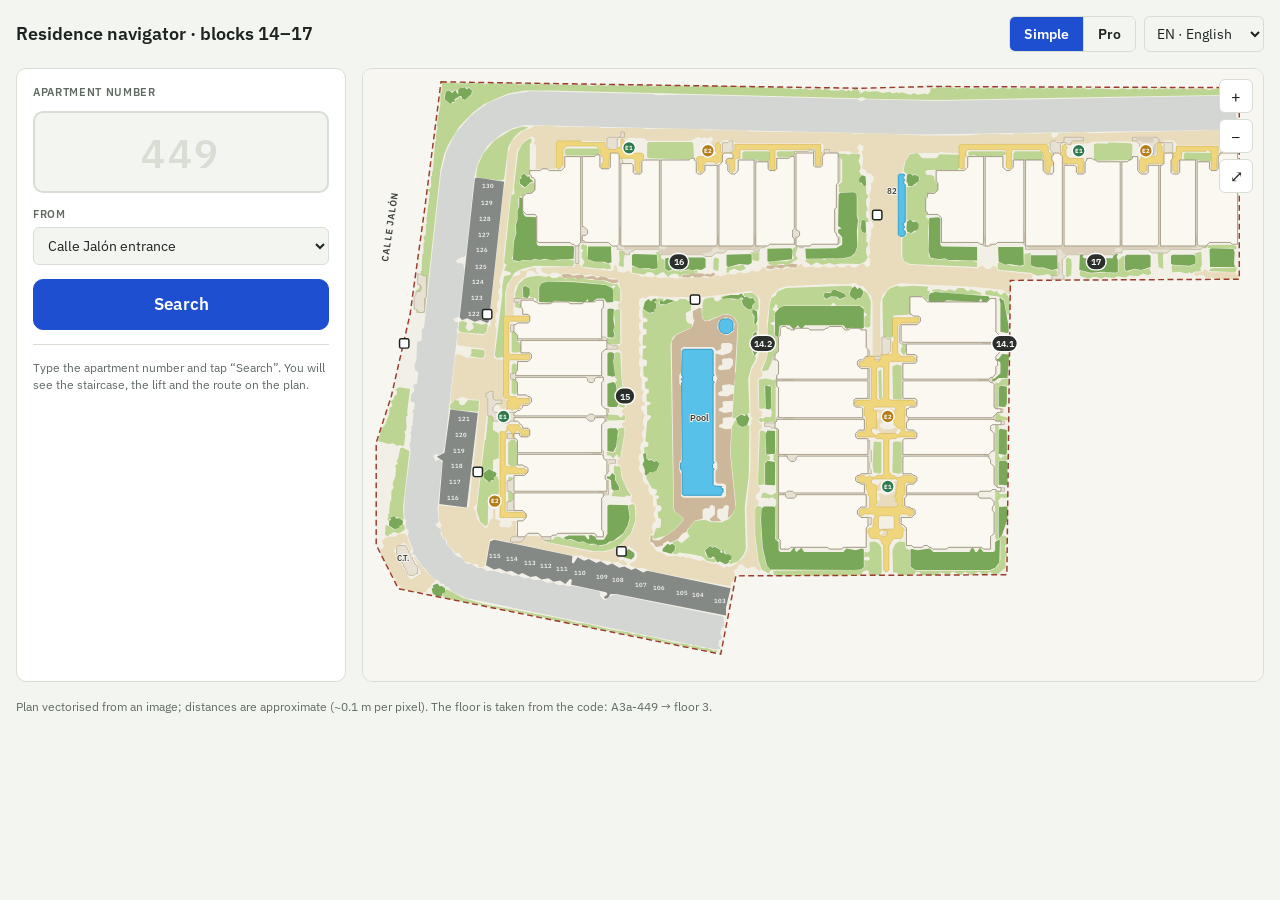
==== index.html @ 401558f0 "Режим Simple для смартфонов и четыре языка (ES/EN/FR/RU) - Simple (по умолчанию): крупный ввод номер" ====
<!doctype html>
<html lang="es">
<head>
<meta charset="utf-8">
<meta name="viewport" content="width=device-width, initial-scale=1, viewport-fit=cover">
<meta name="theme-color" content="#1f4fd1">
<title>FlamencaDemoPlan</title>
<meta name="description" content="Interactive residence plan: find an apartment and get a walking route to its staircase and lift. EN · ES · FR · RU.">
<link rel="icon" href="data:image/svg+xml,%3Csvg xmlns='http://www.w3.org/2000/svg' viewBox='0 0 32 32'%3E%3Crect width='32' height='32' rx='7' fill='%231f4fd1'/%3E%3Cpath d='M9 23V12l7-4 7 4v11h-5v-6h-4v6z' fill='%23fff'/%3E%3C/svg%3E">
<link rel="preconnect" href="https://fonts.googleapis.com">
<link rel="preconnect" href="https://fonts.gstatic.com" crossorigin>
<link rel="stylesheet" href="https://fonts.googleapis.com/css2?family=IBM+Plex+Sans:wght@400;500;600&family=IBM+Plex+Mono:wght@400;500;600&display=swap">
<link rel="stylesheet" href="assets/style.css">
</head>
<body class="mode-simple">
<div class="wrap">
  <header class="top">
    <h1 id="apptitle">FlamencaDemoPlan</h1>
    <div class="ctrls">
      <div class="seg" id="modeseg" role="group" aria-label="Interface">
        <button type="button" data-v="simple">Simple</button>
        <button type="button" data-v="pro">Pro</button>
      </div>
      <select id="lang" aria-label="Language">
        <option value="es">ES · Español</option>
        <option value="en">EN · English</option>
        <option value="fr">FR · Français</option>
        <option value="ru">RU · Русский</option>
      </select>
    </div>
  </header>

  <div class="grid">
    <aside>
      <!-- Simple: номер квартиры крупно -->
      <form id="sform" class="simple-only" novalidate>
        <label class="lbl" for="num" data-i="aptNumber">Número de apartamento</label>
        <input id="num" class="bignum" type="text" inputmode="numeric" autocomplete="off" enterkeyhint="search" placeholder="449" maxlength="8">
        <div class="err" id="err" role="alert" hidden></div>
      </form>

      <!-- Pro: поиск по коду с подсказками -->
      <div class="field pro-only">
        <label class="lbl" for="q" data-i="to">Destino</label>
        <input type="text" id="q" autocomplete="off" role="combobox" aria-controls="sugg" aria-expanded="false">
        <div class="sugg" id="sugg" role="listbox" hidden></div>
      </div>

      <div>
        <label class="lbl" for="from" data-i="from">Desde</label>
        <div class="row">
          <select id="from"></select>
          <button class="btn pro-only" id="pick" type="button" data-i="onMap">En el plano</button>
        </div>
      </div>

      <button class="btn primary simple-only" id="go" type="submit" form="sform" data-i="search">Buscar</button>

      <div class="pro-only">
        <span class="lbl" data-i="floorOnPlan">Planta en el plano</span>
        <div class="seg full" id="floorseg"></div>
      </div>
      <div class="pro-only">
        <span class="lbl" data-i="showWhich">Apartamentos visibles</span>
        <div class="seg full" id="showseg"></div>
      </div>

      <div class="card" id="info" aria-live="polite"></div>
    </aside>

    <div class="mapbox" id="mapbox">
      <svg id="map" viewBox="0 0 1540 1048" role="img" aria-label="Plan">
        <g id="world">
          <g data-layer="neighbour"></g>
          <path data-layer="site" id="sitebg" fill="#f2efe6"/>
          <g data-layer="road"></g>
          <g data-layer="walk"></g>
          <g data-layer="lawn"></g>
          <g data-layer="pool"></g>
          <g data-layer="parking"></g>
          <g data-layer="bld"></g>
          <g data-layer="gallery"></g>
          <image data-layer="raster" x="0" y="0" opacity=".6"/>
          <g data-layer="sitebound"></g>
          <g data-layer="apts" id="g-stacks"></g>
          <g data-layer="aptlabels" id="g-stl"></g>
          <g data-layer="graph" id="g-graph"></g>
          <g id="g-route"></g>
          <g data-layer="esc" id="g-esc"></g>
          <g data-layer="labels" id="g-lab"></g>
          <g id="g-starts"></g>
        </g>
      </svg>
      <div class="layers pro-only" id="layers">
        <button type="button" id="layerbtn" aria-expanded="true" aria-controls="layerbody"><span data-i="layers">Capas</span> <span aria-hidden="true" id="layerarrow">▾</span></button>
        <div class="body" id="layerbody"></div>
      </div>
      <div class="mapctl">
        <button id="zin" type="button">+</button>
        <button id="zout" type="button">−</button>
        <button id="zfit" type="button">⤢</button>
      </div>
      <div class="hint" id="hint" hidden data-i="pickHint"></div>
    </div>
  </div>

  <section class="reg pro-only">
    <div class="row" style="justify-content:space-between;flex-wrap:wrap;gap:8px">
      <h2 data-i="tableTitle"></h2>
      <div class="row"><span class="toast" id="toast" aria-live="polite"></span><button class="btn" id="copycsv" type="button" data-i="copyCsv"></button></div>
    </div>
    <div class="filters">
      <select id="fb"></select>
      <div class="seg" id="ff"></div>
      <input type="text" id="ft">
      <span class="note" id="fcount"></span>
    </div>
    <div class="tablewrap">
      <table>
        <thead><tr id="thead"></tr></thead>
        <tbody id="tb"></tbody>
      </table>
    </div>
  </section>

  <p class="note foot" id="footnote"></p>
</div>

<script src="data/plan-data.js"></script>
<script src="assets/app.js"></script>
</body>
</html>
---- assets/style.css ----
/* Навигатор ЖК — стили. Палитра плана фиксированная (это чертёж), интерфейс поддерживает светлую и тёмную тему. */
html{-webkit-text-size-adjust:100%}
body{margin:0}
[hidden]{display:none!important}
/* Layout: инструмент — панель поиска/маршрута слева, векторный план справа (слои в плавающей панели), реестр квартир ниже */
:root{
  --bg:#f3f5f1; --panel:#ffffff; --line:#d9ded4; --fg:#1d2420; --muted:#5f6a62;
  --accent:#1f4fd1; --accent-soft:#e3eafc; --mark:#d1491f; --chip:#eef1ea; --mapbg:#f7f6f1;
  --sans:"IBM Plex Sans",system-ui,-apple-system,"Segoe UI",sans-serif;
  --mono:"IBM Plex Mono",ui-monospace,"SFMono-Regular",Menlo,monospace;
}
@media (prefers-color-scheme:dark){:root:not([data-theme="light"]){
  --bg:#141916; --panel:#1c2320; --line:#2e3833; --fg:#e4ebe6; --muted:#9aa79f;
  --accent:#7c9cff; --accent-soft:#25304d; --mark:#ff8a5c; --chip:#242c28; --mapbg:#e9e8e2; color-scheme:dark}}
:root[data-theme="dark"]{
  --bg:#141916; --panel:#1c2320; --line:#2e3833; --fg:#e4ebe6; --muted:#9aa79f;
  --accent:#7c9cff; --accent-soft:#25304d; --mark:#ff8a5c; --chip:#242c28; --mapbg:#e9e8e2; color-scheme:dark}
html,body{background:var(--bg);color:var(--fg)}
body{font-family:var(--sans);font-size:14px;line-height:1.45;padding-left:max(16px,env(safe-area-inset-left,0px));padding-right:max(16px,env(safe-area-inset-right,0px));padding-block:16px 32px}
.wrap{max-width:1400px;margin:0 auto;display:flex;flex-direction:column;gap:16px}
header{display:flex;flex-wrap:wrap;align-items:baseline;gap:8px 16px}
h1{font-size:20px;font-weight:600;margin:0;text-wrap:balance}
.sub{color:var(--muted)}
.grid{display:grid;grid-template-columns:330px minmax(0,1fr);gap:16px}
@media (max-width:860px){.grid{grid-template-columns:minmax(0,1fr)}}
aside{display:flex;flex-direction:column;gap:14px;background:var(--panel);border:1px solid var(--line);border-radius:10px;padding:16px;min-width:0}
.lbl{font-size:11px;letter-spacing:.06em;text-transform:uppercase;color:var(--muted);font-weight:600;display:block;margin-bottom:4px}
input,select,button{font:inherit;color:var(--fg)}
input[type=text],select{width:100%;box-sizing:border-box;background:var(--bg);border:1px solid var(--line);border-radius:6px;padding:8px 10px}
input:focus-visible,select:focus-visible,button:focus-visible{outline:2px solid var(--accent);outline-offset:2px}
.field{position:relative}
.sugg{position:absolute;left:0;right:0;top:100%;z-index:5;background:var(--panel);border:1px solid var(--line);border-radius:6px;margin-top:2px;max-height:240px;overflow:auto;box-shadow:0 6px 18px rgb(0 0 0/.12)}
.sugg div{padding:6px 10px;cursor:pointer;display:flex;justify-content:space-between;gap:8px}
.sugg div:hover,.sugg div.on{background:var(--accent-soft)}
.mono{font-family:var(--mono);font-variant-numeric:tabular-nums}
.row{display:flex;gap:8px;align-items:center}
.btn{background:var(--chip);border:1px solid var(--line);border-radius:6px;padding:7px 10px;cursor:pointer;white-space:nowrap}
.btn:hover{border-color:var(--accent)}
.btn.on{background:var(--accent);color:#fff;border-color:var(--accent)}
.card{border-top:1px solid var(--line);padding-top:14px;display:flex;flex-direction:column;gap:10px}
.dest{font-family:var(--mono);font-size:22px;font-weight:500}
.kv{display:grid;grid-template-columns:auto 1fr;gap:4px 12px;margin:0}
.kv dt{color:var(--muted)} .kv dd{margin:0}
.stat{display:flex;gap:16px}
.stat b{font-family:var(--mono);font-size:18px;font-weight:500;display:block}
.stat span{color:var(--muted);font-size:12px}
ol.steps{margin:0;padding-left:20px;display:flex;flex-direction:column;gap:4px}
.note{font-size:12px;color:var(--muted)}
.seg{display:flex;border:1px solid var(--line);border-radius:6px;overflow:hidden;width:fit-content;max-width:100%;flex-wrap:wrap}
.seg button{background:var(--bg);border:0;border-right:1px solid var(--line);padding:6px 10px;cursor:pointer}
.seg button:last-child{border-right:0}
.seg button.on{background:var(--accent);color:#fff}
.seg.full{width:100%}.seg.full button{flex:1}
/* карта */
.mapbox{position:relative;background:var(--panel);border:1px solid var(--line);border-radius:10px;overflow:hidden;min-width:0;height:min(76vh,760px)}
@media (max-width:860px){.mapbox{height:66vh}}
#map{width:100%;height:100%;display:block;touch-action:none;cursor:grab;background:var(--mapbg)}
#map.picking{cursor:crosshair}
.mapctl{position:absolute;right:10px;top:10px;display:flex;flex-direction:column;gap:6px}
.mapctl button{width:34px;height:34px;background:var(--panel);border:1px solid var(--line);border-radius:6px;cursor:pointer;font-size:16px}
.layers{position:absolute;left:10px;top:10px;background:var(--panel);border:1px solid var(--line);border-radius:8px;box-shadow:0 4px 14px rgb(0 0 0/.12);max-width:calc(100% - 70px);z-index:3}
.layers>button{border:0;background:none;padding:8px 12px;cursor:pointer;font-weight:600;display:flex;gap:8px;align-items:center}
.layers .body{padding:4px 12px 12px;display:flex;flex-direction:column;gap:8px;max-height:min(60vh,560px);overflow:auto;width:250px;max-width:100%;box-sizing:border-box}
.layers .presets{display:flex;flex-wrap:wrap;gap:6px}
.layers .presets button{font-size:12px;padding:4px 8px}
.layers label{display:flex;gap:8px;align-items:center;cursor:pointer;font-size:13px}
.layers .sw{width:14px;height:10px;border-radius:2px;border:1px solid rgb(0 0 0/.25);flex:none}
.layers .grp{font-size:11px;letter-spacing:.06em;text-transform:uppercase;color:var(--muted);font-weight:600;margin-top:4px}
.layers input[type=range]{width:100%}
.hint{position:absolute;left:50%;bottom:10px;transform:translateX(-50%);background:var(--accent);color:#fff;padding:6px 12px;border-radius:6px;font-size:13px;white-space:nowrap}
/* реестр */
section.reg{background:var(--panel);border:1px solid var(--line);border-radius:10px;padding:16px;display:flex;flex-direction:column;gap:12px;min-width:0}
section.reg h2{font-size:16px;margin:0;font-weight:600}
.filters{display:flex;flex-wrap:wrap;gap:8px;align-items:center}
.filters select,.filters input{width:auto}
.tablewrap{overflow-x:auto;border:1px solid var(--line);border-radius:6px;max-height:520px;overflow-y:auto}
table{border-collapse:collapse;width:100%;min-width:860px}
th,td{text-align:left;padding:7px 10px;border-bottom:1px solid var(--line);vertical-align:top}
th{position:sticky;top:0;background:var(--chip);font-size:12px;font-weight:600;color:var(--muted);z-index:1}
td.num{font-family:var(--mono);font-variant-numeric:tabular-nums;text-align:right}
tbody tr{cursor:pointer}
tbody tr:hover{background:var(--accent-soft)}
tbody tr.sel{background:var(--accent-soft);box-shadow:inset 3px 0 0 var(--accent)}
.pill{display:inline-block;padding:1px 7px;border-radius:999px;background:var(--chip);border:1px solid var(--line);font-size:12px;white-space:nowrap}
.pill.e1{border-color:#3a8c5b;color:#2f7a4d} .pill.e2{border-color:#9a6a15;color:#8a5c0e}
@media (prefers-color-scheme:dark){:root:not([data-theme="light"]) .pill.e1{color:#7fd3a0}:root:not([data-theme="light"]) .pill.e2{color:#e8b866}}
:root[data-theme="dark"] .pill.e1{color:#7fd3a0} :root[data-theme="dark"] .pill.e2{color:#e8b866}
.flag{color:var(--mark)}
.toast{font-size:12px;color:var(--accent)}
/* svg-стили плана (план — чертёж, палитра фиксированная в обеих темах) */
.stk{fill:#fbf8f1;stroke:#8f846f;stroke-width:1.2;transition:fill .15s}
.stk.e1{fill:#eef6ef}.stk.e2{fill:#fbf2e2}
.plain .stk.e1,.plain .stk.e2{fill:#fbf8f1}
.stk.hov{fill:#dfe7fb}
.stk.sel{fill:#c9d6fb;stroke:#1f4fd1;stroke-width:3}
.stk.dim{opacity:.35}
.stl{font-family:"IBM Plex Mono",monospace;fill:#2b2f2c;pointer-events:none}
.stl.sel{fill:#123aa8;font-weight:600}
.lab{font-family:"IBM Plex Sans",sans-serif;fill:#3a3f3b;pointer-events:none}
@media (prefers-reduced-motion:reduce){*{transition:none!important;animation:none!important}}
.routeline{stroke-dasharray:14 10;animation:dash 1.2s linear infinite}
@keyframes dash{to{stroke-dashoffset:-24}}

/* ===== Режимы, шапка, Simple (mobile-first) ===== */
.mode-simple .pro-only,.mode-pro .simple-only{display:none!important}
header.top{display:flex;flex-wrap:wrap;align-items:center;justify-content:space-between;gap:10px 16px}
header.top h1{font-size:18px;line-height:1.25;flex:1 1 220px;min-width:0}
.ctrls{display:flex;gap:8px;align-items:center;flex-wrap:wrap}
.ctrls select{width:auto;padding:7px 8px}
.ctrls .seg button{padding:7px 14px;font-weight:600}
#sform{display:flex;flex-direction:column;gap:6px}
.bignum{font-family:var(--mono);font-size:40px;font-weight:600;text-align:center;letter-spacing:.06em;padding:10px 12px!important;border-width:2px!important;border-radius:10px!important;font-variant-numeric:tabular-nums}
.bignum::placeholder{color:var(--line)}
.bignum:focus{border-color:var(--accent)!important;outline:none}
.btn.primary{background:var(--accent);border-color:var(--accent);color:#fff;font-size:17px;font-weight:600;padding:12px 16px;border-radius:10px;width:100%}
.btn.primary:hover{filter:brightness(1.08)}
.err{color:var(--mark);font-size:13px}
.ans{display:flex;align-items:baseline;gap:12px;flex-wrap:wrap}
.ansnum{font-size:44px;font-weight:600;line-height:1;color:var(--accent)}
.anssub{color:var(--muted)}
.tiles{display:grid;grid-template-columns:repeat(2,minmax(0,1fr));gap:8px}
.tile{border:1px solid var(--line);border-radius:10px;padding:10px 12px;background:var(--bg);display:flex;flex-direction:column;gap:2px;min-width:0}
.tile span{font-size:11px;letter-spacing:.06em;text-transform:uppercase;color:var(--muted);font-weight:600}
.tile b{font-family:var(--mono);font-size:30px;font-weight:600;line-height:1.1}
.tile b i{font-style:normal;font-size:16px;color:var(--muted)}
.tile small{font-size:12px;color:var(--muted);overflow-wrap:anywhere}
.tile.t-esc.e1{border-color:#3a8c5b;box-shadow:inset 3px 0 0 #3a8c5b}
.tile.t-esc.e2{border-color:#b57d1a;box-shadow:inset 3px 0 0 #b57d1a}
.tile.t-lift{box-shadow:inset 3px 0 0 var(--accent);border-color:var(--accent)}
.foot{margin:0}
.mode-simple .mapbox{height:min(68vh,720px)}
@media (max-width:860px){
  body{padding-block:10px 24px}
  .wrap{gap:12px}
  aside{padding:14px;gap:12px}
  .mode-simple .mapbox{height:62vh;min-height:340px}
  .mapctl button{width:40px;height:40px}
}
@media (max-width:380px){ .bignum{font-size:34px} .tile b{font-size:26px} .ctrls .seg button{padding:7px 10px} }
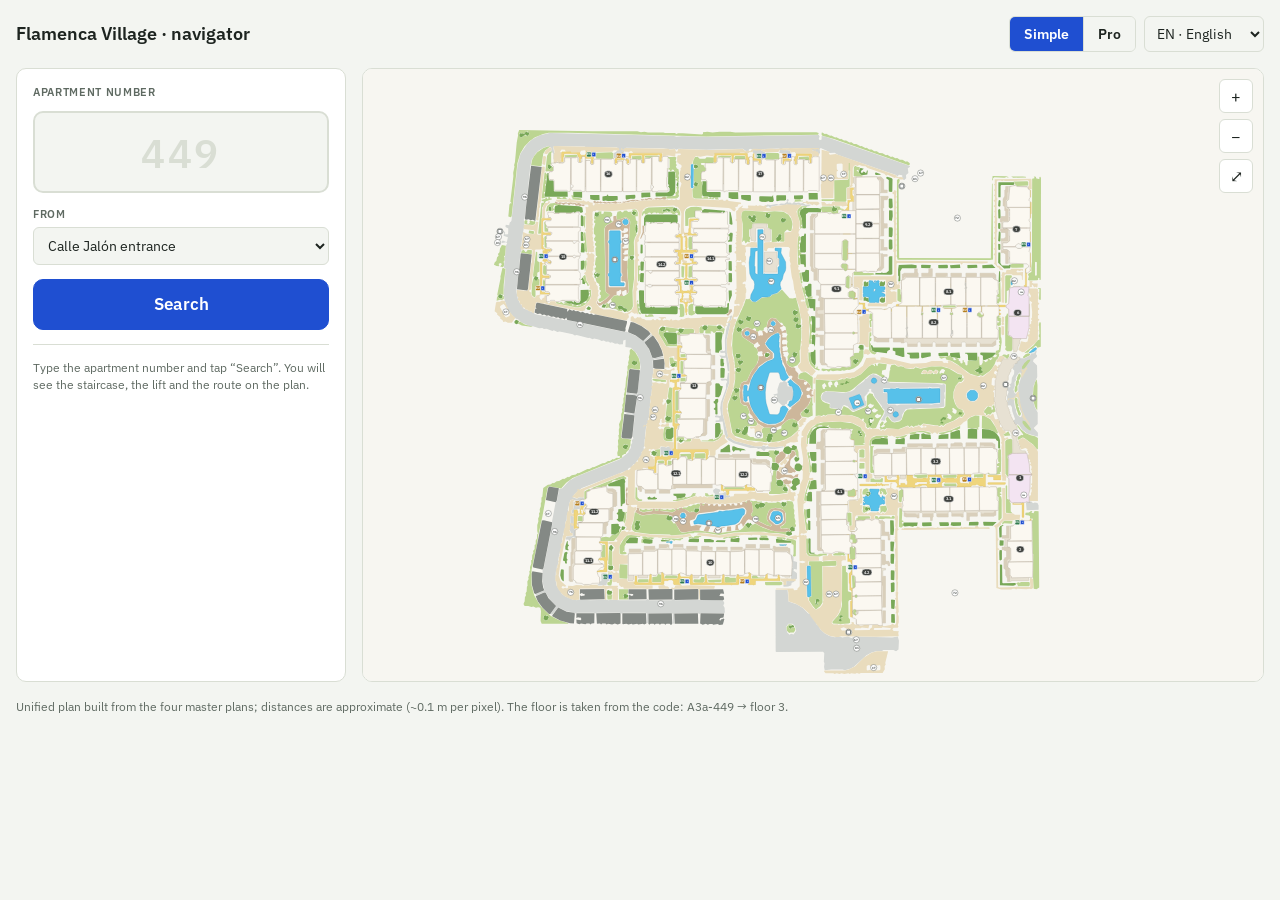
==== commit 39ff0a93: "Сводный план Flamenca Village: все 506 апартаментов и маршруты по всему комплексу - четыре листа мас" ====
--- a/index.html
+++ b/index.html
@@ -4,7 +4,7 @@
 <meta charset="utf-8">
 <meta name="viewport" content="width=device-width, initial-scale=1, viewport-fit=cover">
 <meta name="theme-color" content="#1f4fd1">
-<title>FlamencaDemoPlan</title>
+<title>Flamenca Village · navegador</title>
 <meta name="description" content="Interactive residence plan: find an apartment and get a walking route to its staircase and lift. EN · ES · FR · RU.">
 <link rel="icon" href="data:image/svg+xml,%3Csvg xmlns='http://www.w3.org/2000/svg' viewBox='0 0 32 32'%3E%3Crect width='32' height='32' rx='7' fill='%231f4fd1'/%3E%3Cpath d='M9 23V12l7-4 7 4v11h-5v-6h-4v6z' fill='%23fff'/%3E%3C/svg%3E">
 <link rel="preconnect" href="https://fonts.googleapis.com">
@@ -69,10 +69,8 @@
     </aside>
 
     <div class="mapbox" id="mapbox">
-      <svg id="map" viewBox="0 0 1540 1048" role="img" aria-label="Plan">
+      <svg id="map" viewBox="0 0 3112 2770" role="img" aria-label="Plan">
         <g id="world">
-          <g data-layer="neighbour"></g>
-          <path data-layer="site" id="sitebg" fill="#f2efe6"/>
           <g data-layer="road"></g>
           <g data-layer="walk"></g>
           <g data-layer="lawn"></g>
@@ -81,13 +79,14 @@
           <g data-layer="bld"></g>
           <g data-layer="gallery"></g>
           <image data-layer="raster" x="0" y="0" opacity=".6"/>
-          <g data-layer="sitebound"></g>
           <g data-layer="apts" id="g-stacks"></g>
           <g data-layer="aptlabels" id="g-stl"></g>
-          <g data-layer="graph" id="g-graph"></g>
+          <g data-layer="pois"></g>
+          <g data-layer="graph"></g>
           <g id="g-route"></g>
-          <g data-layer="esc" id="g-esc"></g>
-          <g data-layer="labels" id="g-lab"></g>
+          <g data-layer="lifts"></g>
+          <g data-layer="esc"></g>
+          <g data-layer="badges"></g>
           <g id="g-starts"></g>
         </g>
       </svg>
@@ -104,24 +103,6 @@
     </div>
   </div>
 
-  <section class="reg pro-only">
-    <div class="row" style="justify-content:space-between;flex-wrap:wrap;gap:8px">
-      <h2 data-i="tableTitle"></h2>
-      <div class="row"><span class="toast" id="toast" aria-live="polite"></span><button class="btn" id="copycsv" type="button" data-i="copyCsv"></button></div>
-    </div>
-    <div class="filters">
-      <select id="fb"></select>
-      <div class="seg" id="ff"></div>
-      <input type="text" id="ft">
-      <span class="note" id="fcount"></span>
-    </div>
-    <div class="tablewrap">
-      <table>
-        <thead><tr id="thead"></tr></thead>
-        <tbody id="tb"></tbody>
-      </table>
-    </div>
-  </section>
 
   <p class="note foot" id="footnote"></p>
 </div>
--- a/assets/style.css
+++ b/assets/style.css
@@ -68,25 +68,6 @@
 .layers .grp{font-size:11px;letter-spacing:.06em;text-transform:uppercase;color:var(--muted);font-weight:600;margin-top:4px}
 .layers input[type=range]{width:100%}
 .hint{position:absolute;left:50%;bottom:10px;transform:translateX(-50%);background:var(--accent);color:#fff;padding:6px 12px;border-radius:6px;font-size:13px;white-space:nowrap}
-/* реестр */
-section.reg{background:var(--panel);border:1px solid var(--line);border-radius:10px;padding:16px;display:flex;flex-direction:column;gap:12px;min-width:0}
-section.reg h2{font-size:16px;margin:0;font-weight:600}
-.filters{display:flex;flex-wrap:wrap;gap:8px;align-items:center}
-.filters select,.filters input{width:auto}
-.tablewrap{overflow-x:auto;border:1px solid var(--line);border-radius:6px;max-height:520px;overflow-y:auto}
-table{border-collapse:collapse;width:100%;min-width:860px}
-th,td{text-align:left;padding:7px 10px;border-bottom:1px solid var(--line);vertical-align:top}
-th{position:sticky;top:0;background:var(--chip);font-size:12px;font-weight:600;color:var(--muted);z-index:1}
-td.num{font-family:var(--mono);font-variant-numeric:tabular-nums;text-align:right}
-tbody tr{cursor:pointer}
-tbody tr:hover{background:var(--accent-soft)}
-tbody tr.sel{background:var(--accent-soft);box-shadow:inset 3px 0 0 var(--accent)}
-.pill{display:inline-block;padding:1px 7px;border-radius:999px;background:var(--chip);border:1px solid var(--line);font-size:12px;white-space:nowrap}
-.pill.e1{border-color:#3a8c5b;color:#2f7a4d} .pill.e2{border-color:#9a6a15;color:#8a5c0e}
-@media (prefers-color-scheme:dark){:root:not([data-theme="light"]) .pill.e1{color:#7fd3a0}:root:not([data-theme="light"]) .pill.e2{color:#e8b866}}
-:root[data-theme="dark"] .pill.e1{color:#7fd3a0} :root[data-theme="dark"] .pill.e2{color:#e8b866}
-.flag{color:var(--mark)}
-.toast{font-size:12px;color:var(--accent)}
 /* svg-стили плана (план — чертёж, палитра фиксированная в обеих темах) */
 .stk{fill:#fbf8f1;stroke:#8f846f;stroke-width:1.2;transition:fill .15s}
 .stk.e1{fill:#eef6ef}.stk.e2{fill:#fbf2e2}
@@ -137,3 +118,6 @@
   .mapctl button{width:40px;height:40px}
 }
 @media (max-width:380px){ .bignum{font-size:34px} .tile b{font-size:26px} .ctrls .seg button{padding:7px 10px} }
+
+.stk.loc{fill:#f3e4f2}
+.plain .stk.loc{fill:#f3e4f2}
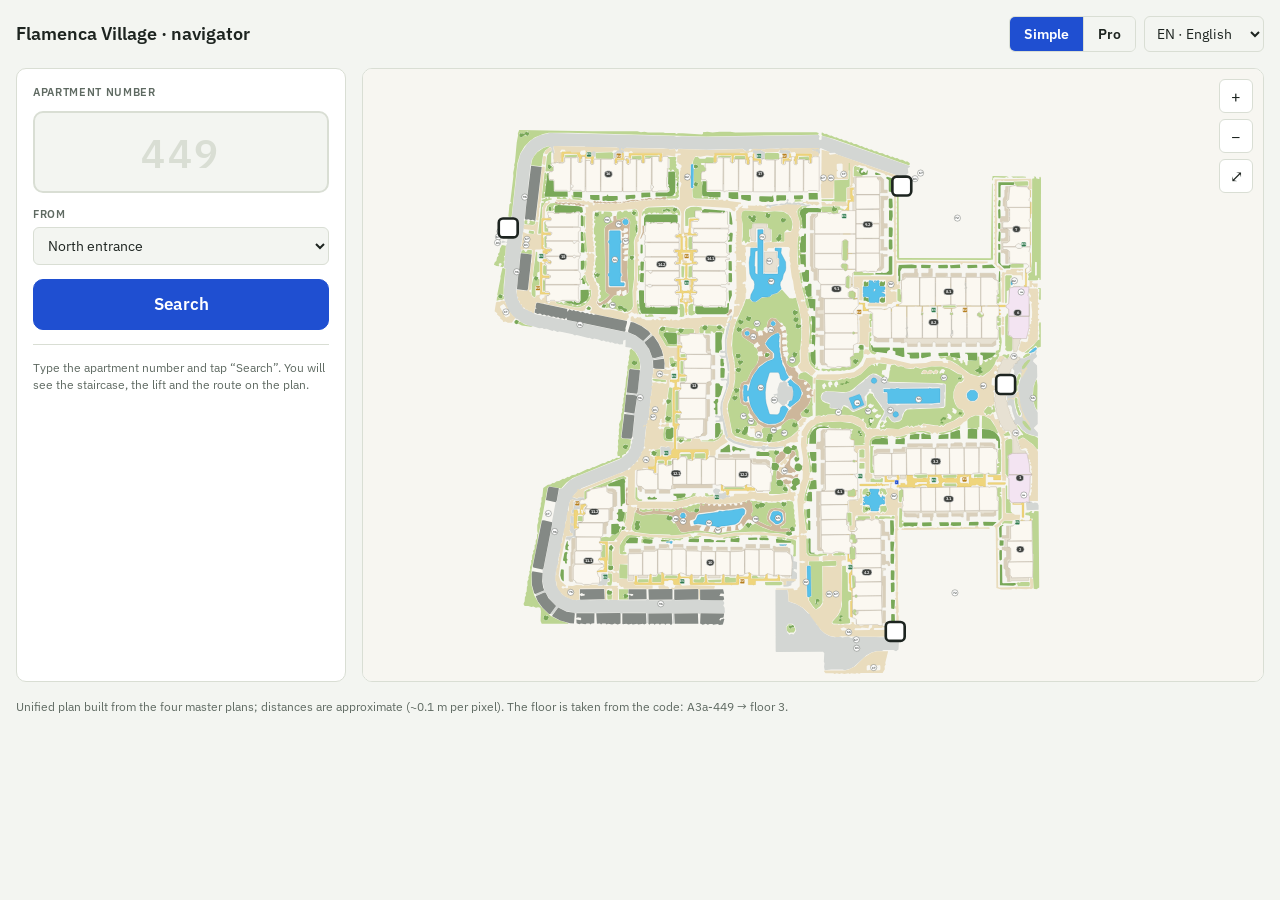
==== commit 73ad7fe2: "Объекты с информацией, вкладка «Информация», геопривязка и «Где я», ссылки /simple/ и /pro/ Редактор" ====
--- a/index.html
+++ b/index.html
@@ -32,8 +32,10 @@
 
   <div class="grid">
     <aside>
+      <div class="seg full simple-only" id="stabs" role="tablist" hidden><button type="button" data-v="route" class="on">Ruta</button><button type="button" data-v="info">Información</button></div>
+      <article id="infopage" class="infopage simple-only info-only"></article>
       <!-- Simple: номер квартиры крупно -->
-      <form id="sform" class="simple-only" novalidate>
+      <form id="sform" class="simple-only route-only" novalidate>
         <label class="lbl" for="num" data-i="aptNumber">Número de apartamento</label>
         <input id="num" class="bignum" type="text" inputmode="numeric" autocomplete="off" enterkeyhint="search" placeholder="449" maxlength="8">
         <div class="err" id="err" role="alert" hidden></div>
@@ -46,15 +48,16 @@
         <div class="sugg" id="sugg" role="listbox" hidden></div>
       </div>
 
-      <div>
+      <div class="route-only">
         <label class="lbl" for="from" data-i="from">Desde</label>
         <div class="row">
           <select id="from"></select>
           <button class="btn pro-only" id="pick" type="button" data-i="onMap">En el plano</button>
+          <button class="btn simple-only" id="useloc" type="button" hidden>◎</button>
         </div>
       </div>
 
-      <button class="btn primary simple-only" id="go" type="submit" form="sform" data-i="search">Buscar</button>
+      <button class="btn primary simple-only route-only" id="go" type="submit" form="sform" data-i="search">Buscar</button>
 
       <div class="pro-only">
         <span class="lbl" data-i="floorOnPlan">Planta en el plano</span>
@@ -65,7 +68,7 @@
         <div class="seg full" id="showseg"></div>
       </div>
 
-      <div class="card" id="info" aria-live="polite"></div>
+      <div class="card route-only" id="info" aria-live="polite"></div>
     </aside>
 
     <div class="mapbox" id="mapbox">
@@ -85,9 +88,12 @@
           <g data-layer="graph"></g>
           <g id="g-route"></g>
           <g data-layer="lifts"></g>
+          <g data-layer="liftsdata"></g>
+          <g data-layer="panels"></g>
           <g data-layer="esc"></g>
           <g data-layer="badges"></g>
-          <g id="g-starts"></g>
+          <g data-layer="places"></g>
+          <g id="g-me"></g>
         </g>
       </svg>
       <div class="layers pro-only" id="layers">
@@ -98,6 +104,7 @@
         <button id="zin" type="button">+</button>
         <button id="zout" type="button">−</button>
         <button id="zfit" type="button">⤢</button>
+        <button id="locate" type="button" hidden><svg viewBox="0 0 24 24" width="20" height="20" fill="none" stroke="currentColor" stroke-width="2" stroke-linecap="round"><circle cx="12" cy="12" r="4"/><path d="M12 2v3M12 19v3M2 12h3M19 12h3"/><circle cx="12" cy="12" r="8"/></svg></button>
       </div>
       <div class="hint" id="hint" hidden data-i="pickHint"></div>
     </div>
@@ -106,8 +113,11 @@
 
   <p class="note foot" id="footnote"></p>
 </div>
+<div class="pop" id="pop" hidden><div class="popc" role="dialog" aria-modal="true" aria-labelledby="poptitle"><button class="popx" id="popx" type="button" aria-label="×">×</button><div id="popb"></div></div></div>
+<div class="ntoast" id="ntoast" role="status" hidden></div>
 
 <script src="data/plan-data.js"></script>
+<script src="assets/geo.js"></script>
 <script src="assets/app.js"></script>
 </body>
 </html>
--- a/assets/style.css
+++ b/assets/style.css
@@ -121,3 +121,29 @@
 
 .stk.loc{fill:#f3e4f2}
 .plain .stk.loc{fill:#f3e4f2}
+
+.previewbar{background:#b5541f;color:#fff;padding:7px 12px;font-size:13px;border-radius:8px;max-width:1400px;margin:0 auto 10px}
+.previewbar a{color:#fff;font-weight:600}
+
+/* ===== вкладки Simple, окно объекта, «Где я» ===== */
+.info-only{display:none}
+body.tab-info.mode-simple .route-only{display:none!important}
+body.tab-info.mode-simple .info-only{display:block}
+body.tab-info.mode-simple .mapbox{display:none}
+.infopage{line-height:1.55}
+.infopage h2{font-size:20px;margin:0 0 8px}.infopage h3{font-size:16px;margin:14px 0 6px}.infopage h4{font-size:14px;margin:12px 0 4px}
+.infopage p{margin:0 0 10px}.infopage ul{margin:0 0 10px;padding-left:20px}
+.infopage a,.ptext a{color:var(--accent);overflow-wrap:anywhere}
+svg .mk{transform:scale(var(--ms,1))}
+.pop{position:fixed;inset:0;background:rgb(0 0 0/.35);display:flex;align-items:flex-end;justify-content:center;z-index:50;padding:max(16px,env(safe-area-inset-left,0px));padding-bottom:max(16px,env(safe-area-inset-bottom,0px))}
+@media (min-width:700px){.pop{align-items:center}}
+.popc{position:relative;background:var(--panel);color:var(--fg);border-radius:14px;padding:18px 18px 16px;width:min(440px,100%);max-height:80vh;overflow:auto;box-shadow:0 12px 40px rgb(0 0 0/.25);display:flex;flex-direction:column;gap:8px}
+.popc h3{margin:0;font-size:19px;padding-right:36px;text-wrap:balance}
+.popx{position:absolute;right:10px;top:10px;width:36px;height:36px;border-radius:50%;border:1px solid var(--line);background:var(--chip);font-size:22px;line-height:1;cursor:pointer}
+.pkind{font-size:11px;letter-spacing:.06em;text-transform:uppercase;font-weight:600;color:var(--muted)}
+.pk-info{color:#6d4bd1}.pk-elec{color:#b07c00}.pk-water{color:#2e95c2}
+.ptext{line-height:1.5;overflow-wrap:anywhere}
+.pmeta{margin:0;font-size:13px;color:var(--muted)}
+.plink{align-self:flex-start;text-decoration:none;margin-top:4px}
+.ntoast{position:fixed;left:50%;bottom:max(18px,env(safe-area-inset-bottom,0px));transform:translateX(-50%);background:var(--fg);color:var(--bg);padding:9px 14px;border-radius:9px;font-size:13px;z-index:60;max-width:calc(100% - 32px)}
+#locate.on{background:var(--accent);color:#fff;border-color:var(--accent)}
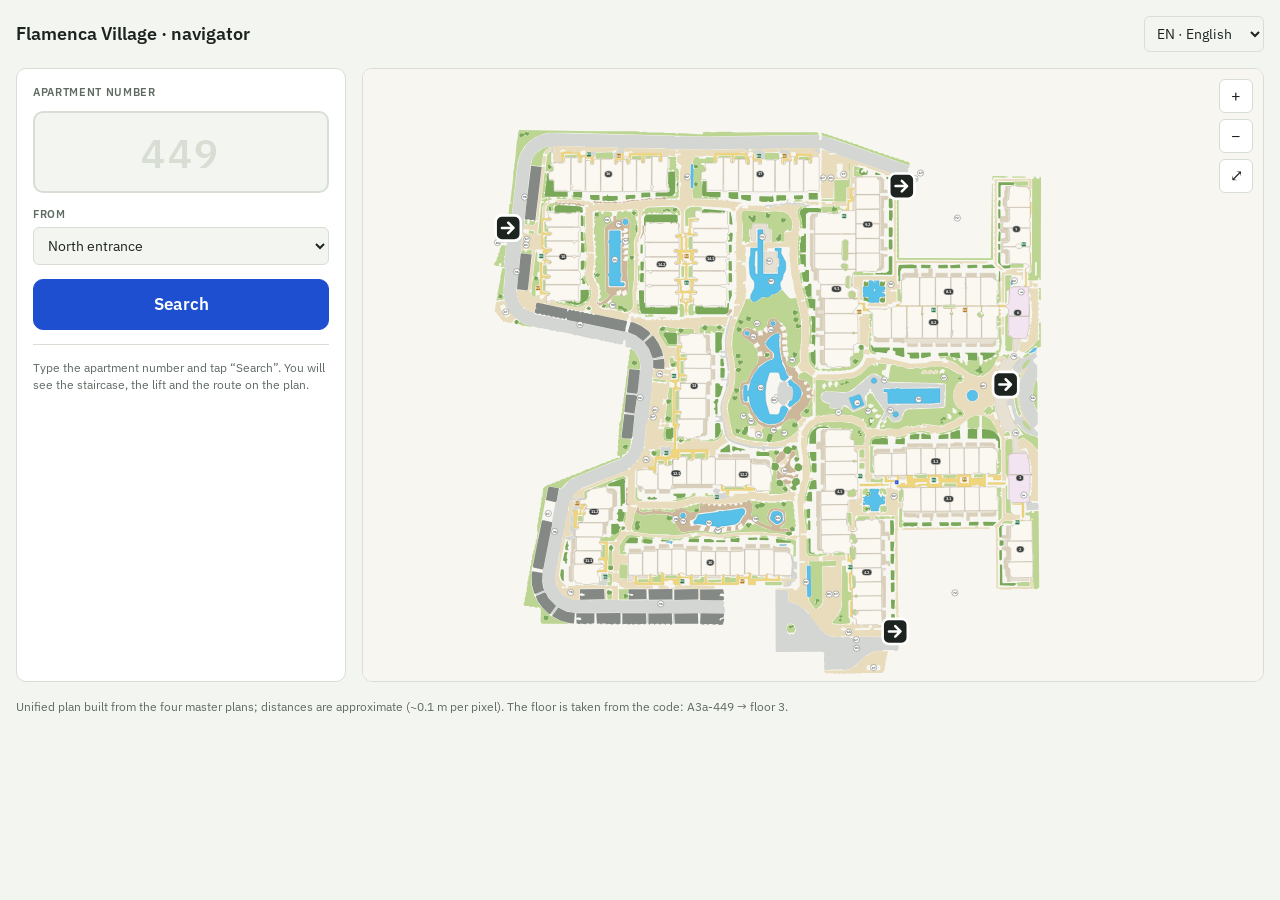
==== commit b2c8bb0f: "Маршрут до лестницы и до лифта с метками этажа; кнопка общей информации вместо переключателя - два м" ====
--- a/index.html
+++ b/index.html
@@ -17,10 +17,7 @@
   <header class="top">
     <h1 id="apptitle">FlamencaDemoPlan</h1>
     <div class="ctrls">
-      <div class="seg" id="modeseg" role="group" aria-label="Interface">
-        <button type="button" data-v="simple">Simple</button>
-        <button type="button" data-v="pro">Pro</button>
-      </div>
+      <button class="btn infobtn" id="infobtn" type="button" hidden><svg viewBox="0 0 24 24" width="18" height="18" fill="none" stroke="currentColor" stroke-width="2" stroke-linecap="round"><circle cx="12" cy="12" r="9"/><path d="M12 11v6M12 7.5v.5"/></svg><span>Información</span></button>
       <select id="lang" aria-label="Language">
         <option value="es">ES · Español</option>
         <option value="en">EN · English</option>
@@ -32,8 +29,6 @@
 
   <div class="grid">
     <aside>
-      <div class="seg full simple-only" id="stabs" role="tablist" hidden><button type="button" data-v="route" class="on">Ruta</button><button type="button" data-v="info">Información</button></div>
-      <article id="infopage" class="infopage simple-only info-only"></article>
       <!-- Simple: номер квартиры крупно -->
       <form id="sform" class="simple-only route-only" novalidate>
         <label class="lbl" for="num" data-i="aptNumber">Número de apartamento</label>
@@ -96,10 +91,6 @@
           <g id="g-me"></g>
         </g>
       </svg>
-      <div class="layers pro-only" id="layers">
-        <button type="button" id="layerbtn" aria-expanded="true" aria-controls="layerbody"><span data-i="layers">Capas</span> <span aria-hidden="true" id="layerarrow">▾</span></button>
-        <div class="body" id="layerbody"></div>
-      </div>
       <div class="mapctl">
         <button id="zin" type="button">+</button>
         <button id="zout" type="button">−</button>
--- a/assets/style.css
+++ b/assets/style.css
@@ -147,3 +147,8 @@
 .plink{align-self:flex-start;text-decoration:none;margin-top:4px}
 .ntoast{position:fixed;left:50%;bottom:max(18px,env(safe-area-inset-bottom,0px));transform:translateX(-50%);background:var(--fg);color:var(--bg);padding:9px 14px;border-radius:9px;font-size:13px;z-index:60;max-width:calc(100% - 32px)}
 #locate.on{background:var(--accent);color:#fff;border-color:var(--accent)}
+
+.infobtn{display:inline-flex;align-items:center;gap:6px;font-weight:600}
+.pop.big .popc{width:min(680px,100%);max-height:88vh}
+.legend2{display:flex;gap:14px;font-size:12px;color:var(--muted)}
+.legend2 i{display:inline-block;width:18px;height:5px;border-radius:3px;margin-right:6px;vertical-align:middle}
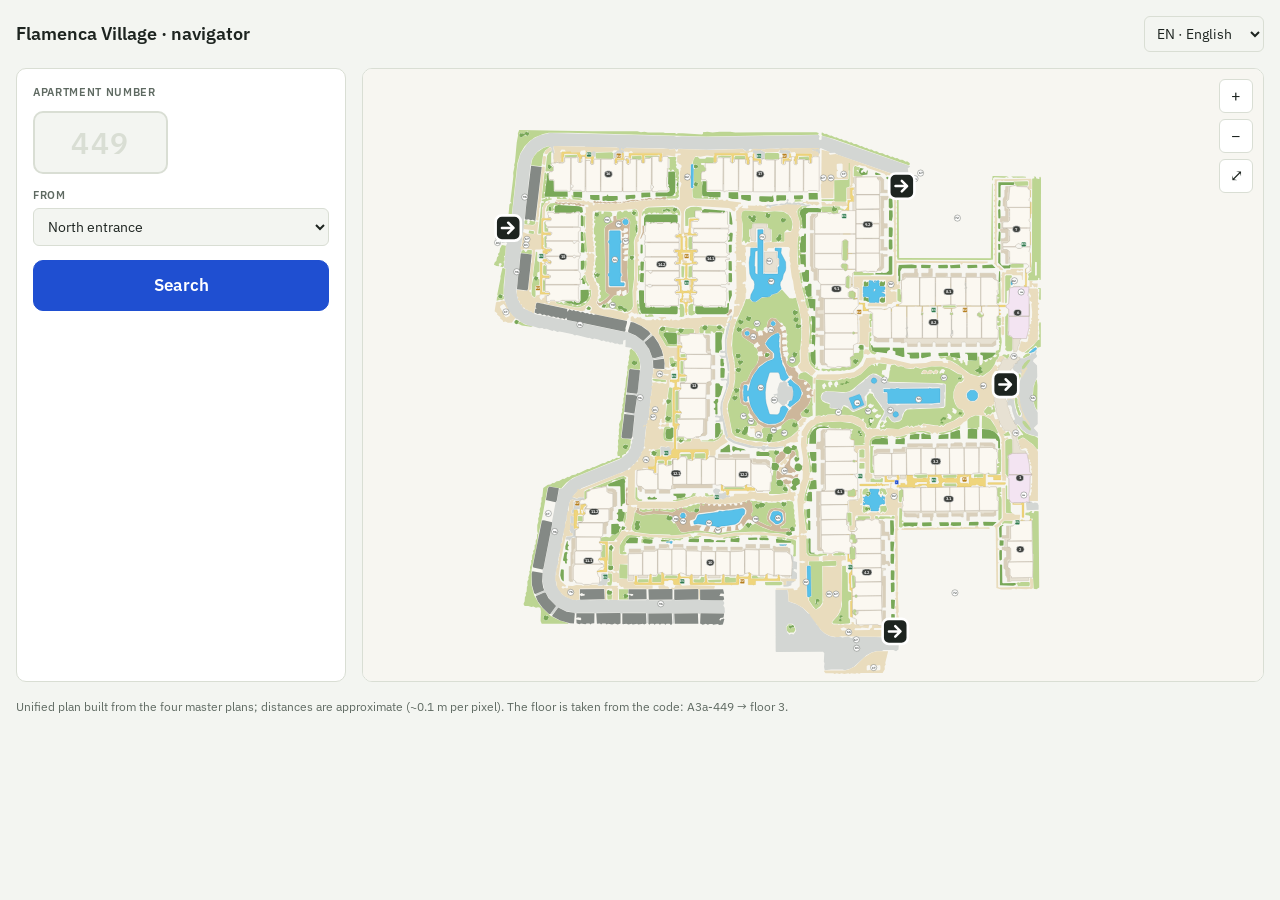
==== commit 929e8d44: "Simple: корпус и этаж в строке с номером квартиры; карточка с деталями, длиной пути и пояснениями уб" ====
--- a/index.html
+++ b/index.html
@@ -32,7 +32,10 @@
       <!-- Simple: номер квартиры крупно -->
       <form id="sform" class="simple-only route-only" novalidate>
         <label class="lbl" for="num" data-i="aptNumber">Número de apartamento</label>
-        <input id="num" class="bignum" type="text" inputmode="numeric" autocomplete="off" enterkeyhint="search" placeholder="449" maxlength="8">
+        <div class="numrow">
+          <input id="num" class="bignum" type="text" inputmode="numeric" autocomplete="off" enterkeyhint="search" placeholder="449" maxlength="8">
+          <div class="hit" id="hit" aria-live="polite"></div>
+        </div>
         <div class="err" id="err" role="alert" hidden></div>
       </form>
 
@@ -63,7 +66,7 @@
         <div class="seg full" id="showseg"></div>
       </div>
 
-      <div class="card route-only" id="info" aria-live="polite"></div>
+      <div class="card route-only pro-only" id="info" aria-live="polite"></div>
     </aside>
 
     <div class="mapbox" id="mapbox">
--- a/assets/style.css
+++ b/assets/style.css
@@ -152,3 +152,10 @@
 .pop.big .popc{width:min(680px,100%);max-height:88vh}
 .legend2{display:flex;gap:14px;font-size:12px;color:var(--muted)}
 .legend2 i{display:inline-block;width:18px;height:5px;border-radius:3px;margin-right:6px;vertical-align:middle}
+
+/* Simple: номер и «корпус · этаж» в одну строку */
+.numrow{display:flex;gap:12px;align-items:center}
+.numrow .bignum{width:7.5ch;flex:none;font-size:30px!important;padding:8px 10px!important}
+.hit{display:flex;flex-direction:column;gap:2px;min-width:0;line-height:1.2}
+.hit b{font-size:20px;font-weight:600}
+.hit span{font-size:15px;color:var(--muted)}
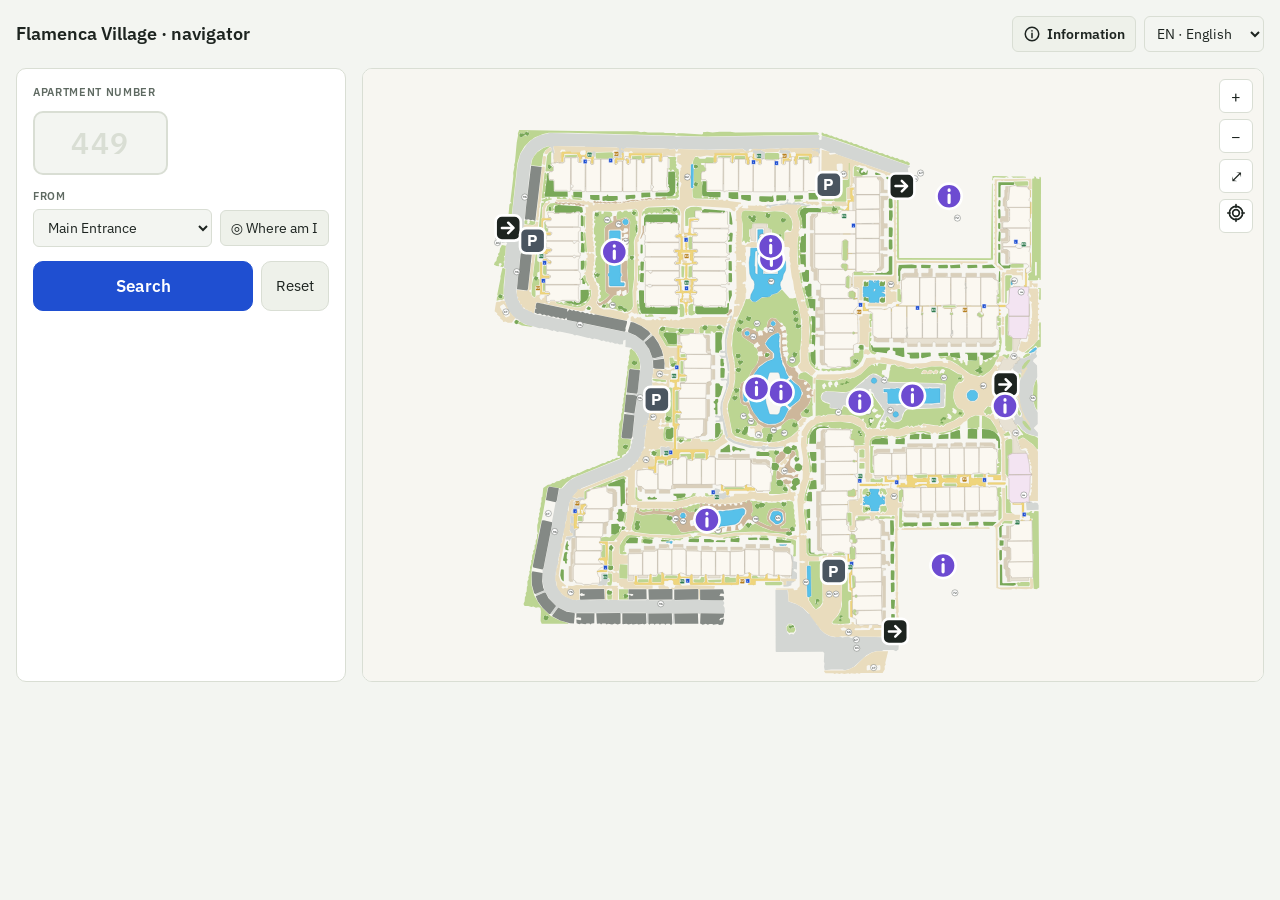
==== commit 68c55875: "Map taps open info reliably on phones; apartment popup; Reset button; drop footnote Co-Authored-By: " ====
--- a/index.html
+++ b/index.html
@@ -55,7 +55,10 @@
         </div>
       </div>
 
-      <button class="btn primary simple-only route-only" id="go" type="submit" form="sform" data-i="search">Buscar</button>
+      <div class="gorow route-only">
+        <button class="btn primary simple-only" id="go" type="submit" form="sform" data-i="search">Buscar</button>
+        <button class="btn" id="reset" type="button" data-i="reset">Restablecer</button>
+      </div>
 
       <div class="pro-only">
         <span class="lbl" data-i="floorOnPlan">Planta en el plano</span>
@@ -104,8 +107,6 @@
     </div>
   </div>
 
-
-  <p class="note foot" id="footnote"></p>
 </div>
 <div class="pop" id="pop" hidden><div class="popc" role="dialog" aria-modal="true" aria-labelledby="poptitle"><button class="popx" id="popx" type="button" aria-label="×">×</button><div id="popb"></div></div></div>
 <div class="ntoast" id="ntoast" role="status" hidden></div>
--- a/assets/style.css
+++ b/assets/style.css
@@ -159,3 +159,12 @@
 .hit{display:flex;flex-direction:column;gap:2px;min-width:0;line-height:1.2}
 .hit b{font-size:20px;font-weight:600}
 .hit span{font-size:15px;color:var(--muted)}
+
+.gorow{display:flex;gap:8px}
+.gorow .btn.primary{flex:1;width:auto}
+.gorow #reset{flex:0 0 auto;font-size:15px;padding:12px 14px;border-radius:10px}
+.srows{display:flex;flex-direction:column;gap:6px}
+.srow{display:flex;align-items:center;gap:10px}
+.srow>span{min-width:92px;font-size:13px;color:var(--muted,#888)}
+.srow>div{display:flex;flex-wrap:wrap;gap:6px}
+.btn.anum{min-width:52px;padding:8px 10px;font-weight:600;font-size:16px}
